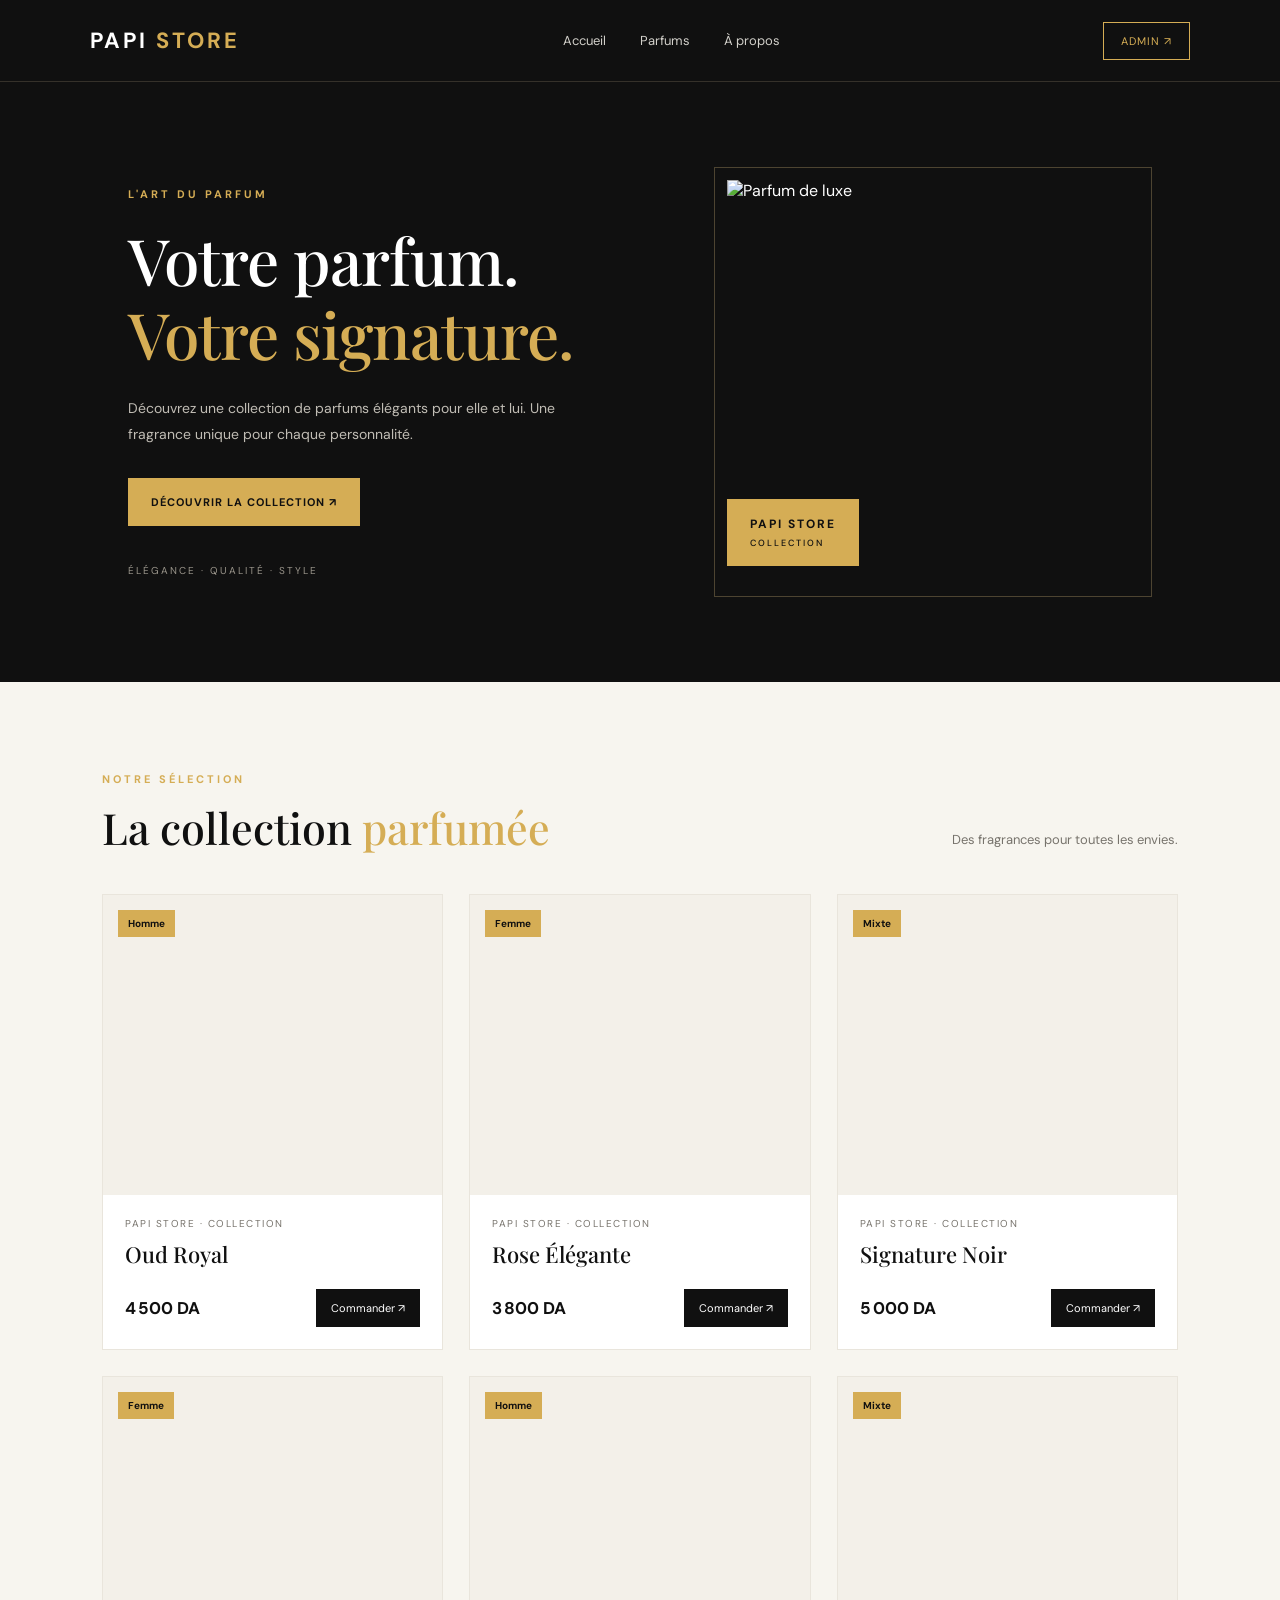
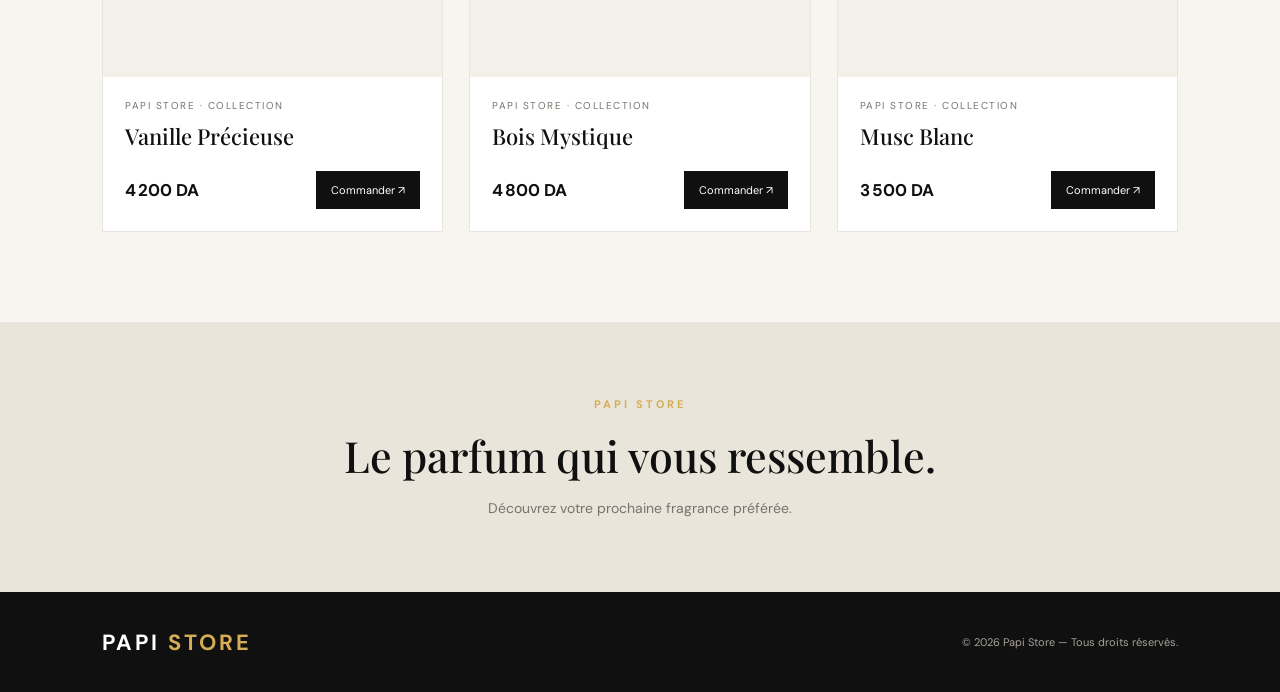
==== index.html @ e2652603 "Add files via upload" ====
<!DOCTYPE html>
<html lang="fr">
<head>
  <meta charset="UTF-8">
  <meta name="viewport" content="width=device-width, initial-scale=1.0">
  <title>Papi Store | Parfums de luxe</title>
  <link rel="stylesheet" href="style.css">
  <script src="script.js" defer></script>
</head>
<body>
  <header class="topbar">
    <a class="logo" href="index.html">PAPI<span> STORE</span></a>
    <nav>
      <a href="#accueil">Accueil</a>
      <a href="#boutique">Parfums</a>
      <a href="#apropos">À propos</a>
    </nav>
    <a class="admin-link" href="admin.html">ADMIN ↗</a>
  </header>

  <main>
    <section class="hero" id="accueil">
      <div class="hero-text">
        <p class="eyebrow">L'ART DU PARFUM</p>
        <h1>Votre parfum.<br><span>Votre signature.</span></h1>
        <p class="hero-description">
          Découvrez une collection de parfums élégants pour elle et lui.
          Une fragrance unique pour chaque personnalité.
        </p>
        <a class="gold-button" href="#boutique">DÉCOUVRIR LA COLLECTION ↗</a>
        <div class="hero-note">ÉLÉGANCE · QUALITÉ · STYLE</div>
      </div>
      <div class="hero-image">
        <img src="https://images.unsplash.com/photo-1594035910387-fea47794261f?auto=format&fit=crop&w=1000&q=85" alt="Parfum de luxe">
        <div class="image-label">PAPI STORE <span>COLLECTION</span></div>
      </div>
    </section>

    <section class="shop-section" id="boutique">
      <div class="section-heading">
        <div>
          <p class="eyebrow">NOTRE SÉLECTION</p>
          <h2>La collection <span>parfumée</span></h2>
        </div>
        <p>Des fragrances pour toutes les envies.</p>
      </div>
      <div id="products" class="products-grid">
        <p>Chargement des parfums...</p>
      </div>
    </section>

    <section class="about-section" id="apropos">
      <p class="eyebrow">PAPI STORE</p>
      <h2>Le parfum qui vous ressemble.</h2>
      <p>Découvrez votre prochaine fragrance préférée.</p>
    </section>
  </main>

  <footer>
    <a class="logo" href="#accueil">PAPI<span> STORE</span></a>
    <p>© 2026 Papi Store — Tous droits réservés.</p>
  </footer>

  <div id="toast" class="toast"></div>
</body>
</html>
---- style.css ----
@import url('https://fonts.googleapis.com/css2?family=DM+Sans:wght@400;500;600;700&family=Playfair+Display:wght@400;500;600;700&display=swap');

:root {
  --black: #101010;
  --black-soft: #191919;
  --gold: #d5ad55;
  --white: #ffffff;
  --cream: #f7f5ef;
  --gray: #77736c;
}

* {
  box-sizing: border-box;
  margin: 0;
  padding: 0;
}

html {
  scroll-behavior: smooth;
}

body {
  font-family: 'DM Sans', Arial, sans-serif;
  background: var(--cream);
  color: var(--black);
}

a {
  color: inherit;
  text-decoration: none;
}

button,
input,
select,
textarea {
  font: inherit;
}

.topbar {
  min-height: 82px;
  padding: 0 7%;
  display: flex;
  align-items: center;
  justify-content: space-between;
  gap: 25px;
  background: var(--black);
  color: var(--white);
  border-bottom: 1px solid #35312a;
}

.logo {
  font-size: 22px;
  font-weight: 700;
  letter-spacing: 3px;
}

.logo span {
  color: var(--gold);
}

nav {
  display: flex;
  gap: 34px;
}

nav a {
  font-size: 13px;
  color: #d2d0ca;
  transition: color 0.2s;
}

nav a:hover {
  color: var(--gold);
}

.admin-link {
  padding: 11px 17px;
  border: 1px solid var(--gold);
  color: var(--gold);
  font-size: 11px;
  letter-spacing: 1px;
}

.hero {
  min-height: 600px;
  padding: 65px 10%;
  display: grid;
  grid-template-columns: 1fr 0.85fr;
  align-items: center;
  gap: 70px;
  background: var(--black);
  color: var(--white);
  overflow: hidden;
}

.eyebrow {
  color: var(--gold);
  font-size: 11px;
  font-weight: 700;
  letter-spacing: 3px;
  margin-bottom: 22px;
}

.hero h1 {
  font-family: 'Playfair Display', Georgia, serif;
  font-size: clamp(42px, 5vw, 68px);
  line-height: 1.15;
  font-weight: 500;
  letter-spacing: -1px;
}

.hero h1 span,
.section-heading h2 span {
  color: var(--gold);
}

.hero-description {
  max-width: 430px;
  margin-top: 24px;
  color: #c1bdb5;
  font-size: 14px;
  line-height: 1.9;
}

.gold-button {
  display: inline-block;
  margin-top: 30px;
  padding: 17px 23px;
  background: var(--gold);
  color: var(--black);
  font-size: 11px;
  font-weight: 700;
  letter-spacing: 1px;
  transition: 0.25s;
}

.gold-button:hover {
  background: #f0d18b;
  transform: translateY(-2px);
}

.hero-note {
  margin-top: 38px;
  font-size: 10px;
  color: #99948a;
  letter-spacing: 2px;
}

.hero-image {
  position: relative;
  height: 430px;
  border: 1px solid #4d4431;
  padding: 12px;
  overflow: hidden;
}

.hero-image img {
  display: block;
  width: 100%;
  height: 100%;
  object-fit: cover;
  object-position: center;
}

.image-label {
  position: absolute;
  left: 12px;
  bottom: 30px;
  padding: 17px 23px;
  background: var(--gold);
  color: var(--black);
  font-size: 12px;
  font-weight: 700;
  letter-spacing: 2px;
}

.image-label span {
  display: block;
  margin-top: 5px;
  font-size: 9px;
  font-weight: 500;
}

/* Boutique */
.shop-section {
  padding: 90px 8%;
}

.section-heading {
  display: flex;
  align-items: end;
  justify-content: space-between;
  gap: 20px;
  margin-bottom: 38px;
}

.section-heading .eyebrow {
  margin-bottom: 12px;
}

.section-heading h2,
.about-section h2 {
  font-family: 'Playfair Display', Georgia, serif;
  font-size: clamp(30px, 4vw, 43px);
  font-weight: 500;
}

.section-heading > p {
  color: var(--gray);
  font-size: 13px;
  padding-bottom: 8px;
}

.products-grid {
  display: grid;
  grid-template-columns: repeat(3, minmax(0, 1fr));
  gap: 26px;
  align-items: stretch;
}

.product-card {
  min-width: 0;
  overflow: hidden;
  background: var(--white);
  border: 1px solid #e9e5dc;
  transition: transform 0.25s, box-shadow 0.25s;
}

.product-card:hover {
  transform: translateY(-4px);
  box-shadow: 0 15px 35px #00000010;
}

/* كل صور المنتجات بنفس الإطار والحجم */

/* صور المنتجات */
.product-image {
  position: relative;
  width: 100%;
  height: 300px;
  overflow: hidden;
  background: #f3f0e9;
  display: flex;
  align-items: center;
  justify-content: center;
}


.product-image img {
  display: block;
  width: 100%;
  height: 100%;
  object-fit: contain;
  object-position: center;
  padding: 0;
  transform: scale(1.3);
  transition: transform 0.3s ease;
}

.product-image img:hover {
  transform: scale(1.4);
}



.product-card:hover .product-image img {
  transform: scale(1.02);
}

.product-tag {
  position: absolute;
  top: 15px;
  left: 15px;
  z-index: 2;
  padding: 7px 10px;
  background: var(--gold);
  color: var(--black);
  font-size: 10px;
  font-weight: 700;
}

.product-info {
  padding: 22px;
}

.product-category {
  color: var(--gray);
  font-size: 10px;
  letter-spacing: 1.5px;
  text-transform: uppercase;
}

.product-info h3 {
  margin-top: 9px;
  font-family: 'Playfair Display', Georgia, serif;
  font-size: 22px;
  font-weight: 500;
  overflow-wrap: anywhere;
}

.product-bottom {
  margin-top: 20px;
  display: flex;
  align-items: center;
  justify-content: space-between;
  gap: 10px;
}

.product-price {
  font-size: 17px;
  font-weight: 700;
}

.buy-button {
  flex-shrink: 0;
  padding: 12px 15px;
  border: 0;
  background: var(--black);
  color: var(--white);
  cursor: pointer;
  font: inherit;
  font-size: 11px;
  transition: background 0.2s, color 0.2s;
}

.buy-button:hover {
  background: var(--gold);
  color: var(--black);
}

/* À propos */
.about-section {
  padding: 75px 20px;
  text-align: center;
  background: #eae5da;
}

.about-section .eyebrow {
  margin-bottom: 15px;
}

.about-section > p:last-child {
  margin-top: 15px;
  color: var(--gray);
  font-size: 14px;
}

footer {
  min-height: 100px;
  padding: 25px 8%;
  display: flex;
  align-items: center;
  justify-content: space-between;
  gap: 20px;
  background: var(--black);
  color: var(--white);
}

footer p {
  color: #a7a29a;
  font-size: 11px;
}

.toast {
  position: fixed;
  right: 25px;
  bottom: 25px;
  z-index: 100;
  max-width: calc(100% - 40px);
  padding: 16px 22px;
  background: var(--black);
  color: var(--white);
  border-left: 4px solid var(--gold);
  box-shadow: 0 8px 30px #0002;
  opacity: 0;
  pointer-events: none;
  transform: translateY(12px);
  transition: 0.25s;
}

.toast.show {
  opacity: 1;
  transform: translateY(0);
}

/* Tablette */
@media (max-width: 900px) {
  .hero {
    grid-template-columns: 1fr 0.8fr;
    gap: 35px;
    padding: 55px 6%;
  }

  .hero-image {
    height: 360px;
  }

  .products-grid {
    grid-template-columns: repeat(2, minmax(0, 1fr));
    gap: 20px;
  }

  .product-image {
    height: 280px;
  }

  nav {
    gap: 15px;
  }

  .shop-section {
    padding: 70px 5%;
  }
}

/* Téléphone */
@media (max-width: 600px) {
  .topbar {
    min-height: 75px;
    padding: 20px 5%;
    flex-wrap: wrap;
    gap: 18px;
  }

  .logo {
    font-size: 18px;
  }

  nav {
    order: 3;
    width: 100%;
    justify-content: space-between;
    gap: 10px;
  }

  nav a {
    font-size: 11px;
  }

  .admin-link {
    padding: 9px 11px;
    font-size: 10px;
  }

  .hero {
    grid-template-columns: 1fr;
    padding: 48px 7%;
    gap: 35px;
  }

  .hero-image {
    height: 350px;
    margin-left: 12px;
  }

  .shop-section {
    padding: 55px 5%;
  }

  .section-heading {
    align-items: start;
    flex-direction: column;
  }

  .products-grid {
    grid-template-columns: 1fr;
    gap: 20px;
  }

  .product-image {
    height: 320px;
  }

  .product-image img {
    width: 90%;
    height: 90%;
  }

  .product-info {
    padding: 18px;
  }

  .product-bottom {
    flex-wrap: wrap;
  }

  footer {
    align-items: start;
    flex-direction: column;
    padding: 30px 6%;
  }
}
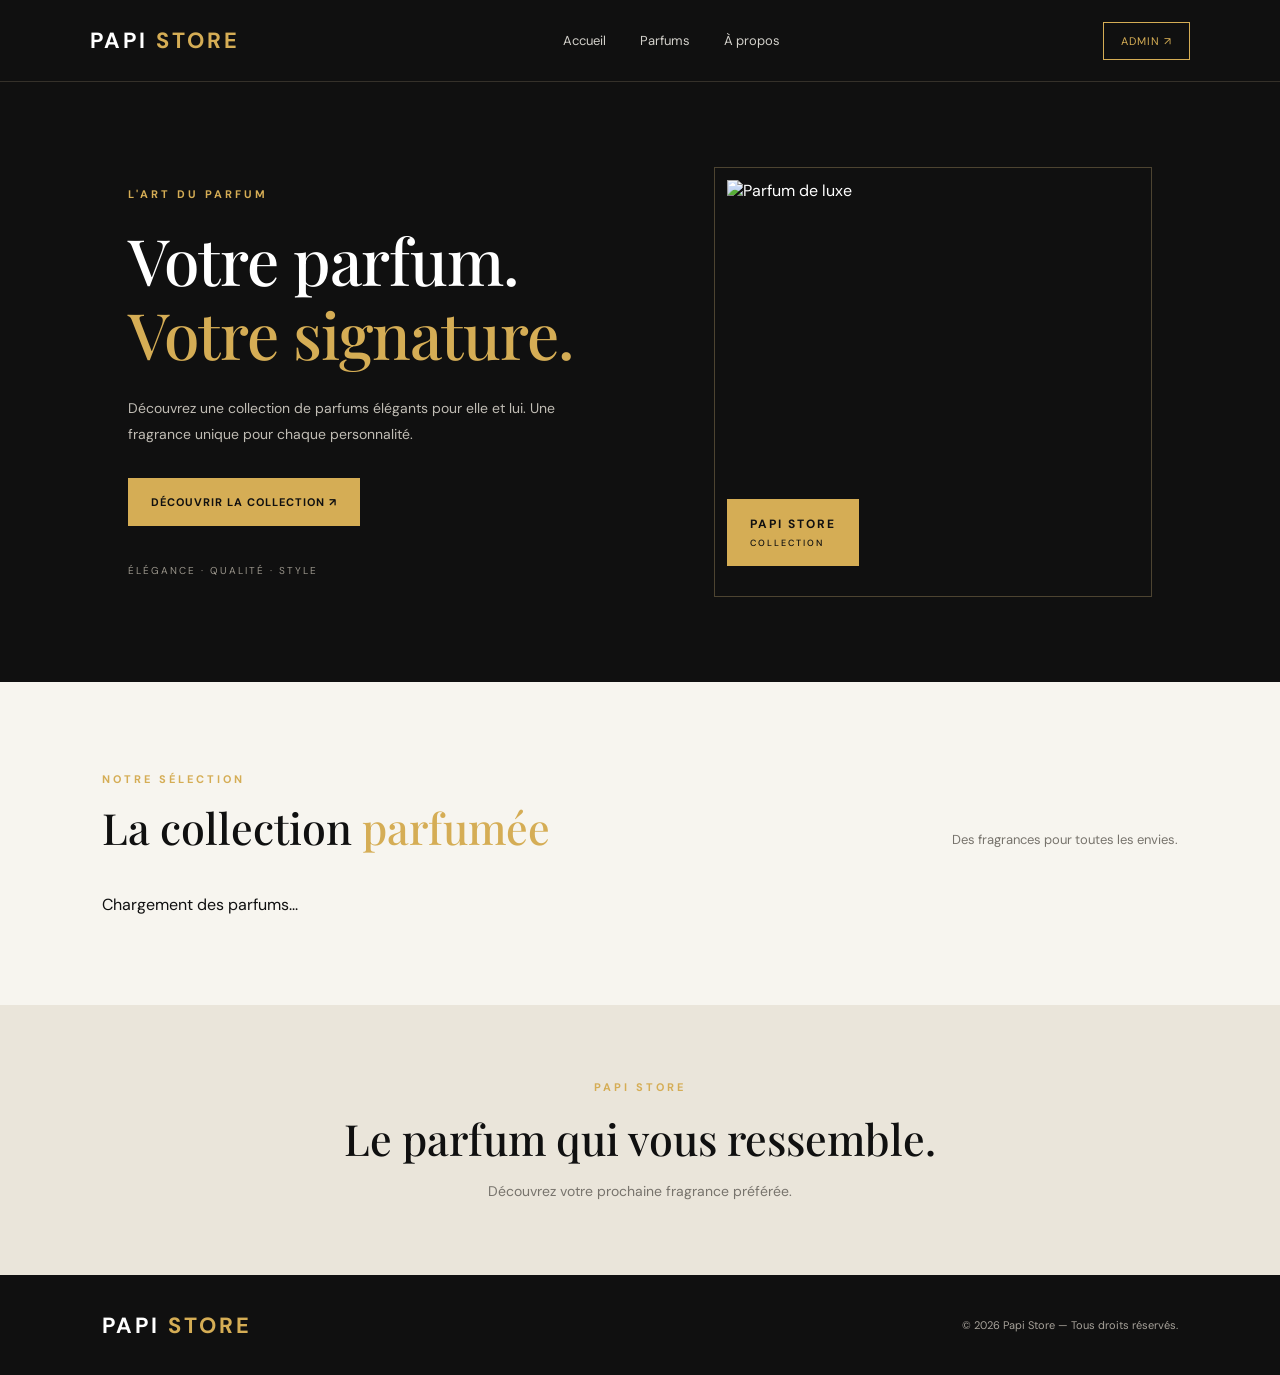
==== commit 87bed57a: "Update index.html" ====
--- a/index.html
+++ b/index.html
@@ -6,7 +6,7 @@
   <meta name="viewport" content="width=device-width, initial-scale=1.0">
   <title>Papi Store | Parfums de luxe</title>
   <link rel="stylesheet" href="style.css">
-  <script src="script.js" defer></script>
+  <script type="module" src="script.js"></script>
 </head>
 <body>
   <header class="topbar">
@@ -31,8 +31,12 @@
         <a class="gold-button" href="#boutique">DÉCOUVRIR LA COLLECTION ↗</a>
         <div class="hero-note">ÉLÉGANCE · QUALITÉ · STYLE</div>
       </div>
+
       <div class="hero-image">
-        <img src="https://images.unsplash.com/photo-1594035910387-fea47794261f?auto=format&fit=crop&w=1000&q=85" alt="Parfum de luxe">
+        <img
+          src="https://images.unsplash.com/photo-1594035910387-fea47794261f?auto=format&fit=crop&w=1000&q=85"
+          alt="Parfum de luxe"
+        >
         <div class="image-label">PAPI STORE <span>COLLECTION</span></div>
       </div>
     </section>
@@ -45,6 +49,7 @@
         </div>
         <p>Des fragrances pour toutes les envies.</p>
       </div>
+
       <div id="products" class="products-grid">
         <p>Chargement des parfums...</p>
       </div>
